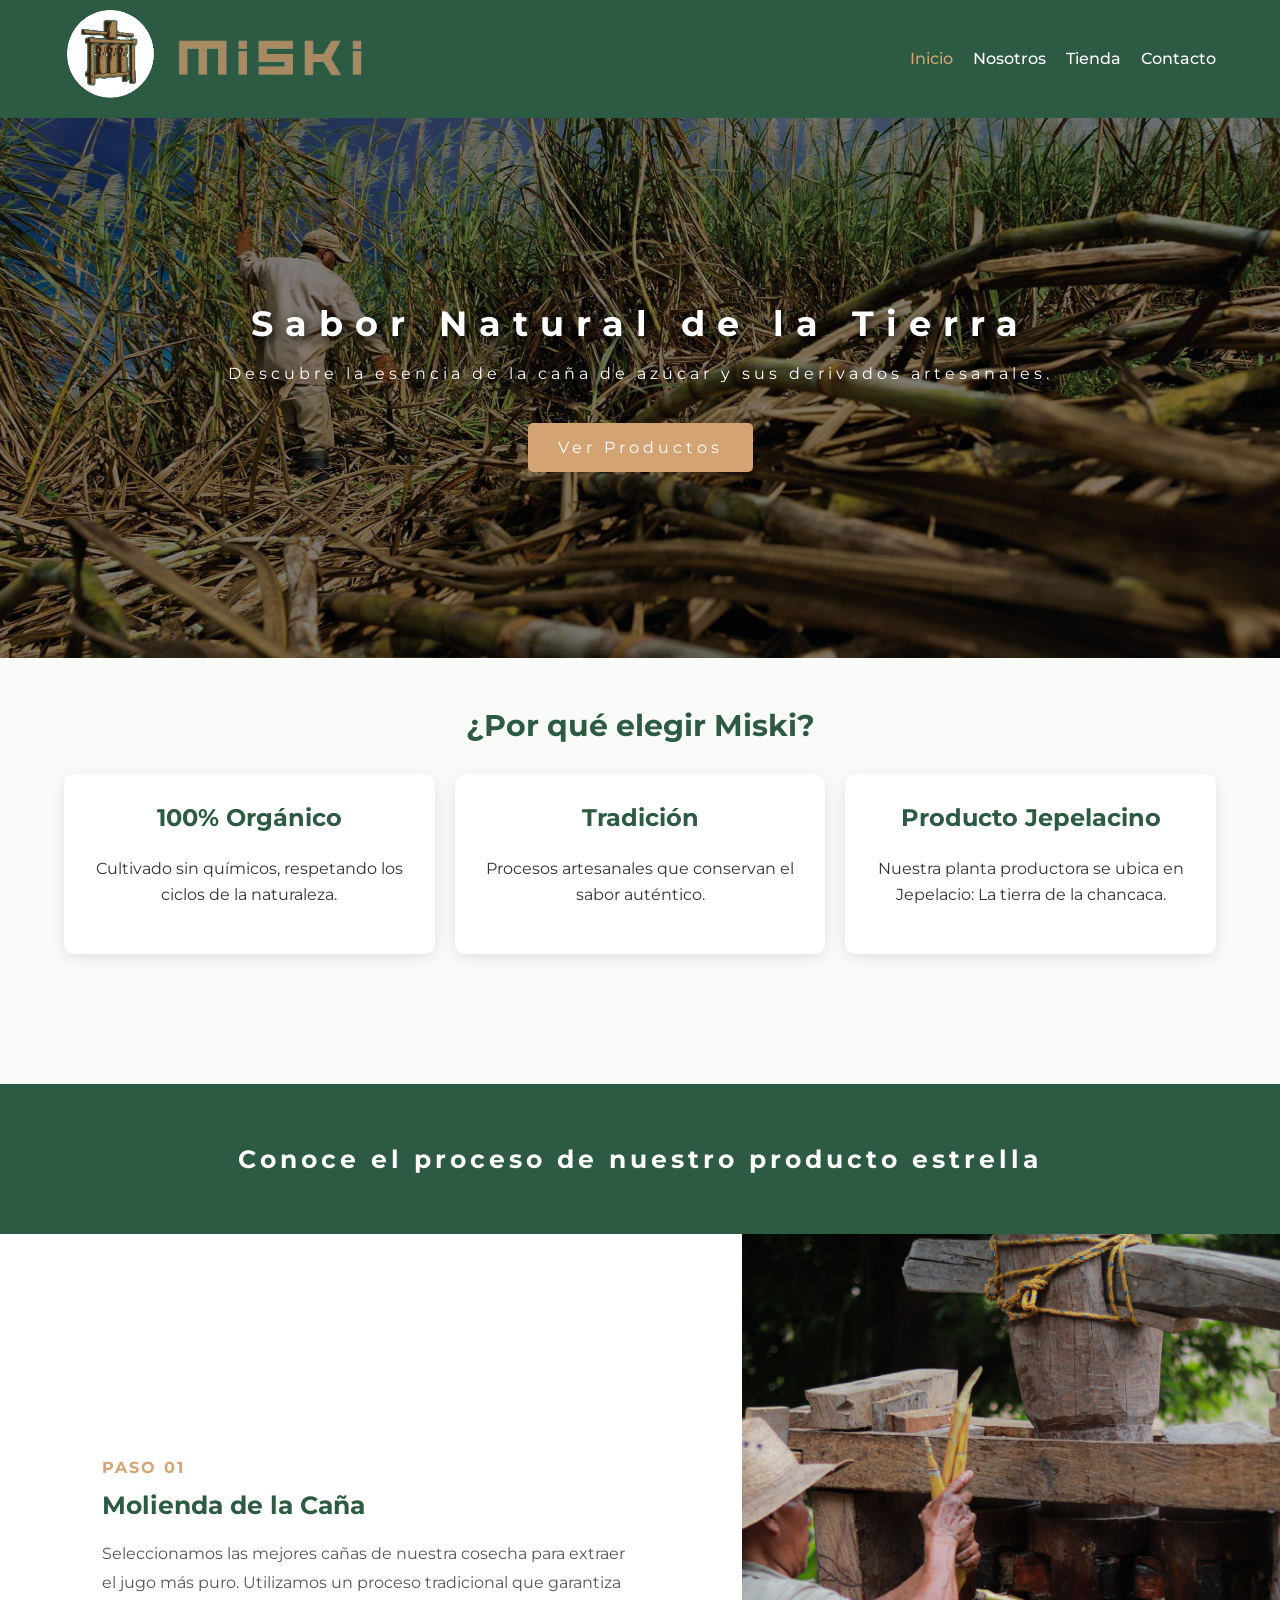
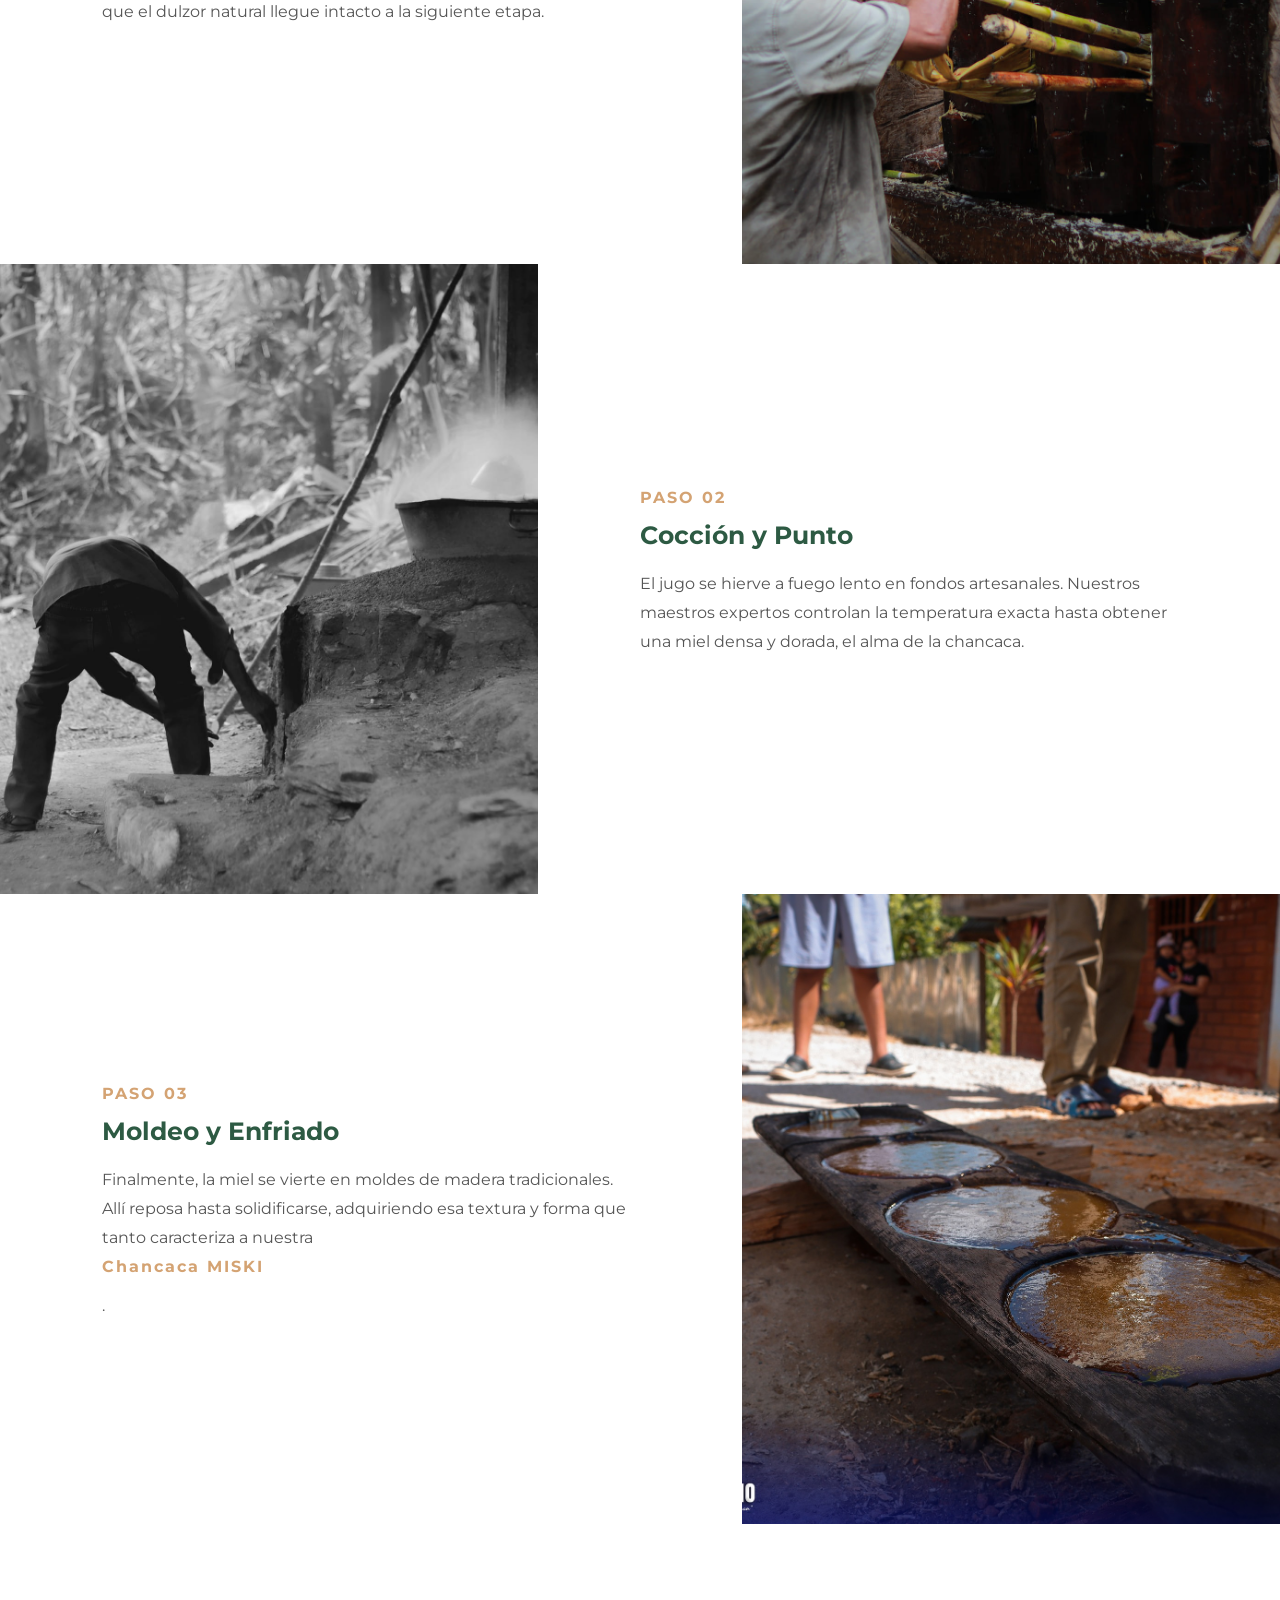
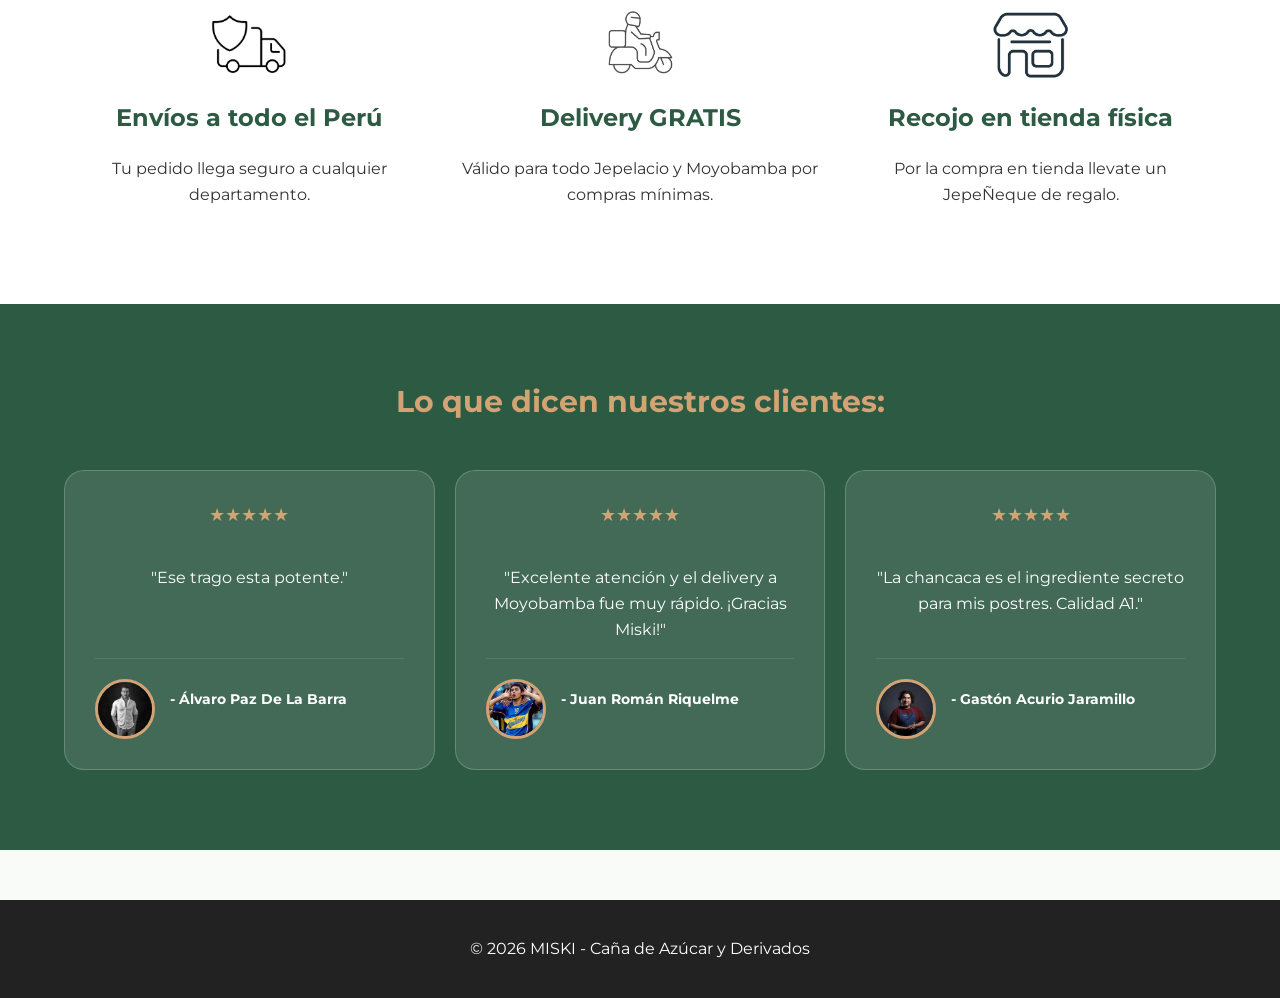
==== index.html @ 8db0357e "Add files via upload" ====
<!DOCTYPE html>
<html lang="es">
<head>
    <meta charset="UTF-8">
    <meta name="viewport" content="width=device-width, initial-scale=1.0">
    <title>MISKI | Caña de Azúcar</title>
    <link rel="stylesheet" href="css/normalize.css">
    <link href="https://fonts.googleapis.com/css2?family=Montserrat:wght@400;700;800&display=swap" rel="stylesheet">
    <link rel="stylesheet" href="css/style.css">
</head>
<body>
    <header>
        <nav>
            <div class="logo">
                <a href="index.html">
                    <img src="img/descargaaaaa.png" alt="MISKI Logo">
                </a>
            </div>
            <ul>
                <li><a href="index.html" class="active">Inicio</a></li>
                <li><a href="nosotros.html">Nosotros</a></li>
                <li><a href="productos.html">Tienda</a></li>
                <li><a href="contacto.html">Contacto</a></li>
            </ul>
        </nav>
    </header>

    <section class="hero">
        <div class="hero-content">
            <h1>Sabor Natural de la Tierra</h1>
            <p>Descubre la esencia de la caña de azúcar y sus derivados artesanales.</p>
            <a href="productos.html" class="btn">Ver Productos</a>
        </div>
    </section>

    <section class="info">
        <h2>¿Por qué elegir Miski?</h2>
        <div class="cards">
            <div class="card">
                <h3>100% Orgánico</h3>
                <p>Cultivado sin químicos, respetando los ciclos de la naturaleza.</p>
            </div>
            <div class="card">
                <h3>Tradición</h3>
                <p>Procesos artesanales que conservan el sabor auténtico.</p>
            </div>
            <div class="card">
                <h3>Producto Jepelacino</h3>
                <p>Nuestra planta productora se ubica en Jepelacio: La tierra de la chancaca.</p>
            </div>
        </div>
    </section>

    <div class="franja-proceso">
        <h2>Conoce el proceso de nuestro <a href="productos.html" class="resaltar-producto-estrella"> producto estrella</a></h2>
    </div>

    <section class="proceso-split">
        <div class="split-row">
            <div class="split-text">
                <span>PASO 01</span>
                <h2>Molienda de la Caña</h2>
                <p>Seleccionamos las mejores cañas de nuestra cosecha para extraer el jugo más puro. Utilizamos un proceso tradicional que garantiza que el dulzor natural llegue intacto a la siguiente etapa.</p>
            </div>
            <div class="split-image">
                <img src="img/proceso1.jpg" alt="Molienda de caña">
            </div>
        </div>
        <div class="split-row reverse">
            <div class="split-text">
                <span>PASO 02</span>
                <h2>Cocción y Punto</h2>
                <p>El jugo se hierve a fuego lento en fondos artesanales. Nuestros maestros expertos controlan la temperatura exacta hasta obtener una miel densa y dorada, el alma de la chancaca.</p>
            </div>
            <div class="split-image">
                <img src="img/proceso2.jpg" alt="Cocción de caña">
            </div>
        </div>
        <div class="split-row">
            <div class="split-text">
                <span>PASO 03</span>
                <h2>Moldeo y Enfriado</h2>
                <p>Finalmente, la miel se vierte en moldes de madera tradicionales. Allí reposa hasta solidificarse, adquiriendo esa textura y forma que tanto caracteriza a nuestra<span class="resaltar-chancaca">Chancaca MISKI</span>.</p>
            </div>
            <div class="split-image">
                <img src="img/proceso3.jpg" alt="Moldeo de chancaca">
            </div>
        </div>
    </section>

    <section class="shipping-info">
        <div class="info-box">
            <div class="info-img">
                <img src="img/peru.jpg" alt="Envíos Perú">
            </div>
            <h3>Envíos a todo el Perú</h3>
            <p>Tu pedido llega seguro a cualquier departamento.</p>
        </div>
        <div class="info-box">
            <div class="info-img">
                <img src="img/moyojepe1.jpg" alt="Delivery Gratis">
            </div>
            <h3>Delivery GRATIS</h3>
            <p>Válido para todo Jepelacio y Moyobamba por compras mínimas.</p>
        </div>
        <div class="info-box">
            <div class="info-img">
                <img src="img/tienda.jpg" alt="A tu casa">
            </div>
            <h3>Recojo en tienda física</h3>
            <p>Por la compra en tienda llevate un JepeÑeque de regalo.</p>
        </div>
    </section>

    <section class="opiniones">
        <h2>Lo que dicen nuestros clientes:</h2>
        <div class="opiniones-grid">
            <div class="opinion-card">
                <div class="stars">★★★★★</div>
                <p>"Ese trago esta potente."</p>
                <div class="cliente-info">
                    <div class="cliente-foto">
                        <img src="img/barra.jpg" alt="Álvaro Paz De La Barra">
                    </div>
                    <h4>- Álvaro Paz De La Barra</h4>
                </div>
            </div>
            <div class="opinion-card">
                <div class="stars">★★★★★</div>
                <p>"Excelente atención y el delivery a Moyobamba fue muy rápido. ¡Gracias Miski!"</p>
                <div class="cliente-info">
                    <div class="cliente-foto">
                        <img src="img/riquelme.jpeg" alt="Juan Román Riquelme">
                    </div>
                    <h4>- Juan Román Riquelme</h4>
                </div>
            </div>
            <div class="opinion-card">
                <div class="stars">★★★★★</div>
                <p>"La chancaca es el ingrediente secreto para mis postres. Calidad A1."</p>
                <div class="cliente-info">
                    <div class="cliente-foto">
                        <img src="img/acurio.jpg" alt="Gastón Acurio Jaramillo">
                    </div>
                    <h4>- Gastón Acurio Jaramillo</h4>
                </div>
            </div>
        </div>
    </section>

    <footer>
        <p>&copy; 2026 MISKI - Caña de Azúcar y Derivados</p>
    </footer>
</body>
</html>
---- css/style.css ----
html {
    font-size: 62.5%; /* 1rem = 10px */
    box-sizing: border-box;
}
*, *:before, *:after {
    box-sizing: inherit;
}

body {
    font-family: 'Montserrat', sans-serif;
    font-size: 1.6rem;
    line-height: 1.6;
    background-color: #f9fbf9;
    color: #333;
    margin: 0;
    padding: 0;
}

/* tipografía */
h1, h2, h3, h4 {
    font-weight: 700;
    color: #2d5a43;
    margin-top: 0;
    line-height: 1.2;
}
h1 { font-size: 3.8rem; }
h2 { font-size: 3.0rem; }
h3 { font-size: 2.4rem; }
h4 { font-size: 2.0rem; }

@media (max-width: 768px) {
    h1 { font-size: 2.8rem; }
    h2 { font-size: 2.4rem; }
    h3 { font-size: 2.0rem; }
    h4 { font-size: 1.8rem; }
}

a {
    text-decoration: none;
    color: inherit;
    transition: all 0.3s ease;
}
a:focus-visible {
    outline: 2px solid #d4a373;
    outline-offset: 4px;
    border-radius: 4px;
}

img {
    max-width: 100%;
    height: auto;
    display: block;
}

/* navegacion y header*/
header {
    background-color: #2d5a43;
    padding: 0.5rem 5%;
    position: sticky;
    top: 0;
    z-index: 1000;
}

nav {
    display: flex;
    justify-content: space-between;
    align-items: center;
    flex-wrap: wrap;
}
.logo img {
    height: 100px;
    width: auto;
    transition: transform 0.3s ease;
}
.logo img:hover { transform: scale(1.05); }
.logo a {
    display: inline-block;
    background: none;
    border: none;
}
nav ul {
    display: flex;
    list-style: none;
    flex-wrap: wrap;
    gap: 2rem;
}
nav ul li {
    margin-left: 0;
}
nav ul li a {
    color: white;
    font-weight: 500;
    padding: 0.5rem 0;
}
nav ul li a:hover,
nav ul li a.active {
    color: #d4a373;
}
@media (max-width: 768px) {
    nav {
        flex-direction: column;
        text-align: center;
    }
    nav ul {
        justify-content: center;
        padding-left: 0;
        margin-top: 1rem;
    }
    .logo img {
        height: 70px;
    }
}

/* hero(fotofondo)*/
.hero {
    height: 60vh;
    min-height: 400px;
    background: linear-gradient(rgba(0,0,0,0.5), rgba(0,0,0,0.5)),
                url('../img/fondo.jpg') no-repeat center center/cover;
    display: flex;
    align-items: center;
    justify-content: center;
    text-align: center;
    color: white;
}
.hero h1 {
    font-size: 4rem;
    color: white;
    text-shadow: 3px 3px 10px rgba(0,0,0,0.8);
    letter-spacing: 12px;
    margin-bottom: 1.5rem;
}
.hero-content{
    letter-spacing: 4px;
}
.mision-box h3{
    text-align: center;
}
.mision-box p{
    text-align: center;
}
.vision-box h3{
    text-align: center;
}
.vision-box p{
    text-align: center;
}
@media (max-width: 768px) {
    .hero h1 {
        font-size: 2.5rem;
        letter-spacing: 6px;
    }
}
.btn {
    display: inline-block;
    background-color: #d4a373;
    color: white;
    padding: 1.2rem 3rem;
    border-radius: 5px;
    margin-top: 2rem;
}
.btn:hover {
    background-color: #bc8a5f;
}

/* info */
.info {
    padding: 5rem 5%;
    text-align: center;
}
.cards {
    display: flex;
    justify-content: space-around;
    gap: 2rem;
    margin-top: 3rem;
    flex-wrap: wrap;
}
.card {
    background: white;
    padding: 3rem;
    border-radius: 10px;
    box-shadow: 0 4px 15px rgba(0,0,0,0.1);
    flex: 1;
    min-width: 250px;
}
@media (max-width: 768px) {
    .cards { flex-direction: column; }
}

/* franja proceso */
.franja-proceso {
    background-color: #2d5a43;
    width: 100%;
    padding: 6rem 0;
    text-align: center;
    margin-top: 8rem;
}
.franja-proceso h2 {
    color: white;
    font-size: 2.5rem;
    letter-spacing: 4px;
    margin: 0;
}
@media (max-width: 768px) {
    .franja-proceso h2 { font-size: 2rem; }
}

/* split proceso*/
.proceso-split {
    width: 100%;
}
.split-row {
    display: flex;
    min-height: 70vh;
    align-items: center;
    background-color: #fff;
}
.split-row.reverse {
    flex-direction: row-reverse;
}
.split-text {
    flex: 1;
    padding: 8%;
}
.split-text span {
    color: #d4a373;
    font-weight: bold;
    letter-spacing: 2px;
    display: block;
    margin-bottom: 1rem;
}
.split-text h2 {
    color: #2d5a43;
    font-size: 2.5rem;
    margin-bottom: 2rem;
}
.split-text p {
    color: #555;
    font-size: 1.6rem;
    line-height: 1.8;
}
.split-image {
    flex: 1;
    height: 70vh;
}
.split-image img {
    width: 100%;
    height: 100%;
    object-fit: cover;
}
@media (max-width: 768px) {
    .split-row, .split-row.reverse {
        flex-direction: column;
    }
    .split-image {
        height: 300px;
        width: 100%;
    }
    .split-text {
        padding: 4rem;
    }
    .split-text h2 { font-size: 2rem; }
}

/* delivery info */
.shipping-info {
    display: flex;
    justify-content: space-around;
    padding: 8rem 5%;
    background: #fff;
    gap: 2rem;
    flex-wrap: wrap;
}
.info-box {
    flex: 1;
    text-align: center;
    min-width: 200px;
}
.info-img {
    width: 80px;
    height: 80px;
    margin: 0 auto 2rem;
}
.info-img img {
    width: 100%;
    height: 100%;
    object-fit: contain;
}

/* opiniones */
.opiniones {
    padding: 8rem 5%;
    text-align: center;
    background: #2d5a43;
    color: white;
}
.opiniones h2 {
    color: #d4a373;
    font-size: 3rem;
    margin-bottom: 5rem;
}
.opiniones-grid {
    display: flex;
    gap: 2rem;
    flex-wrap: wrap;
    justify-content: center;
}
.opinion-card {
    flex: 1;
    background: rgba(255,255,255,0.1);
    padding: 3rem;
    border-radius: 20px;
    border: 1px solid rgba(255,255,255,0.2);
    min-width: 280px;
    display: flex;
    flex-direction: column;
    transition: transform 0.3s ease;
}
.opinion-card:hover {
    transform: translateY(-5px);
    background: rgba(255,255,255,0.15);
}
.stars {
    color: #d4a373;
    margin-bottom: 2rem;
    font-size: 1.8rem;
}
.cliente-info {
    display: flex;
    align-items: center;
    gap: 1.5rem;
    margin-top: auto;
    border-top: 1px solid rgba(255,255,255,0.1);
    padding-top: 2rem;
}
.cliente-foto {
    width: 60px;
    height: 60px;
    border-radius: 50%;
    overflow: hidden;
    border: 3px solid #d4a373;
}
.cliente-foto img {
    width: 100%;
    height: 100%;
    object-fit: cover;
}
.cliente-info h4 {
    color: white;
    font-size: 1.4rem;
}

/* productos */
.catalog-container {
    padding: 4rem 5% 8rem;
    max-width: 1300px;
    margin: 0 auto;
    background-color: #f9fbf9;
}
.titulo-seccion-limpio {
    text-align: center;
    padding: 8rem 2rem 4rem;
}
.titulo-seccion-limpio h1 {
    font-size: 3rem;
    font-weight: 400;
    letter-spacing: -1px;
}
.resaltado-serif {
    font-weight: 800;
    color: #d4a373;
    font-style: italic;
}
.linea-decorativa {
    width: 60px;
    height: 3px;
    background-color: #d4a373;
    margin: 2rem auto 0;
}
.product-grid {
    display: grid;
    grid-template-columns: repeat(auto-fit, minmax(250px, 1fr));
    gap: 3rem;
    margin-top: 5rem;
}
.product-card {
    background: white;
    border-radius: 15px;
    overflow: hidden;
    box-shadow: 0 10px 20px rgba(0,0,0,0.05);
    transition: transform 0.3s ease;
}
.product-card:hover {
    transform: translateY(-10px);
}
.product-image {
    height: 200px;
    background-color: #e0e0e0;
}
.product-image img {
    width: 100%;
    height: 100%;
    object-fit: cover;
}
.product-info {
    padding: 2rem;
    text-align: center;
}
.price {
    display: block;
    font-weight: bold;
    color: #2d5a43;
    font-size: 1.8rem;
}

/* nosotros */
.about-hero-full {
    height: 60vh;
    background: linear-gradient(rgba(0,0,0,0.6), rgba(0,0,0,0.6)),
                url('../img/nosotros/candela.jpg');
    display: flex;
    align-items: center;
    justify-content: center;
    text-align: center;
}
.hero-content h1 {
    font-size: 3.5rem;
    margin-bottom: 1rem;
}
.nosotros-info-section {
    max-width: 1200px;
    margin: 0 auto;
    padding: 8rem 2rem;
}
.info-texto-principal {
    text-align: center;
    max-width: 800px;
    margin: 0 auto 6rem;
}
.fotos-secundarias-nosotros {
    display: grid;
    grid-template-columns: repeat(3, 1fr);
    gap: 2rem;
    margin-bottom: 8rem;
}
.foto-item {
    height: 300px;
    border-radius: 15px;
    overflow: hidden;
}
.foto-item img {
    width: 100%;
    height: 100%;
    object-fit: cover;
}
.mision-vision-container {
    display: grid;
    grid-template-columns: 1fr 1fr;
    gap: 4rem;
}
.mision-box, .vision-box {
    background: #fdfdfd;
    padding: 4rem;
    border-radius: 15px;
}
@media (max-width: 768px) {
    .fotos-secundarias-nosotros,
    .mision-vision-container {
        grid-template-columns: 1fr;
    }
    .hero-content h1 { font-size: 2.5rem; }
}

/* locales */
.seccion-locales {
    padding: 6rem 2rem;
    background-color: white;
    text-align: center;
}
.locales-contenedor h2 {
    color: #2d5a43;
    font-size: 1.8rem;
    letter-spacing: 2px;
    margin-bottom: 4rem;
}
.local-item {
    margin-bottom: 3rem;
}
.local-item h3 {
    font-size: 1.6rem;
    font-weight: 700;
    color: #333;
    text-transform: uppercase;
}
.local-item p {
    font-size: 1.4rem;
    color: #666;
}

/* contacto*/
.contact-container {
    padding: 4rem 5%;
}
.contact-header {
    text-align: center;
    background-color: #2d5a43;
    padding: 5rem 2rem;
    color: white;
    border-radius: 15px;
    margin-bottom: 4rem;
}
.contact-header h1 {
    color: white;
}
.contact-content {
    text-align:center ;
    display: flex;
    gap: 4rem;
    flex-wrap: wrap;
}
.contact-form, .contact-info {
    flex: 1;
    min-width: 280px;
    background: white;
    padding: 3rem;
    border-radius: 15px;
    box-shadow: 0 10px 30px rgba(0,0,0,0.05);
}
.form-group {
    margin-bottom: 2rem;
}
.form-group label {
    display: block;
    margin-bottom: 0.8rem;
    font-weight: bold;
}
.form-group input, .form-group textarea {
    width: 100%;
    padding: 1.2rem;
    border: 1px solid #ddd;
    border-radius: 5px;
    font-size: 1.6rem;
}
.btn-submit {
    background-color: #d4a373;
    color: white;
    border: none;
    padding: 1.2rem 2.5rem;
    border-radius: 5px;
    cursor: pointer;
    font-size: 1.6rem;
    width: 100%;
}
.btn-submit:hover {
    background-color: #bc8a5f;
}
.map-container {
    margin-top: 2rem;
    border-radius: 10px;
    overflow: hidden;
    border: 1px solid #ddd;
}
.map-container iframe {
    width: 100%;
    height: 300px;
    display: block;
}

/* footercito*/
footer {
    background: #222;
    color: white;
    text-align: center;
    padding: 2rem;
    margin-top: 5rem;
}

/* responsive para algunas cositas*/
@media (max-width: 480px) {
    .hero {
        min-height: 300px;
    }
    .btn {
        padding: 1rem 2rem;
        font-size: 1.4rem;
    }
    .opinion-card {
        padding: 2rem;
    }
}
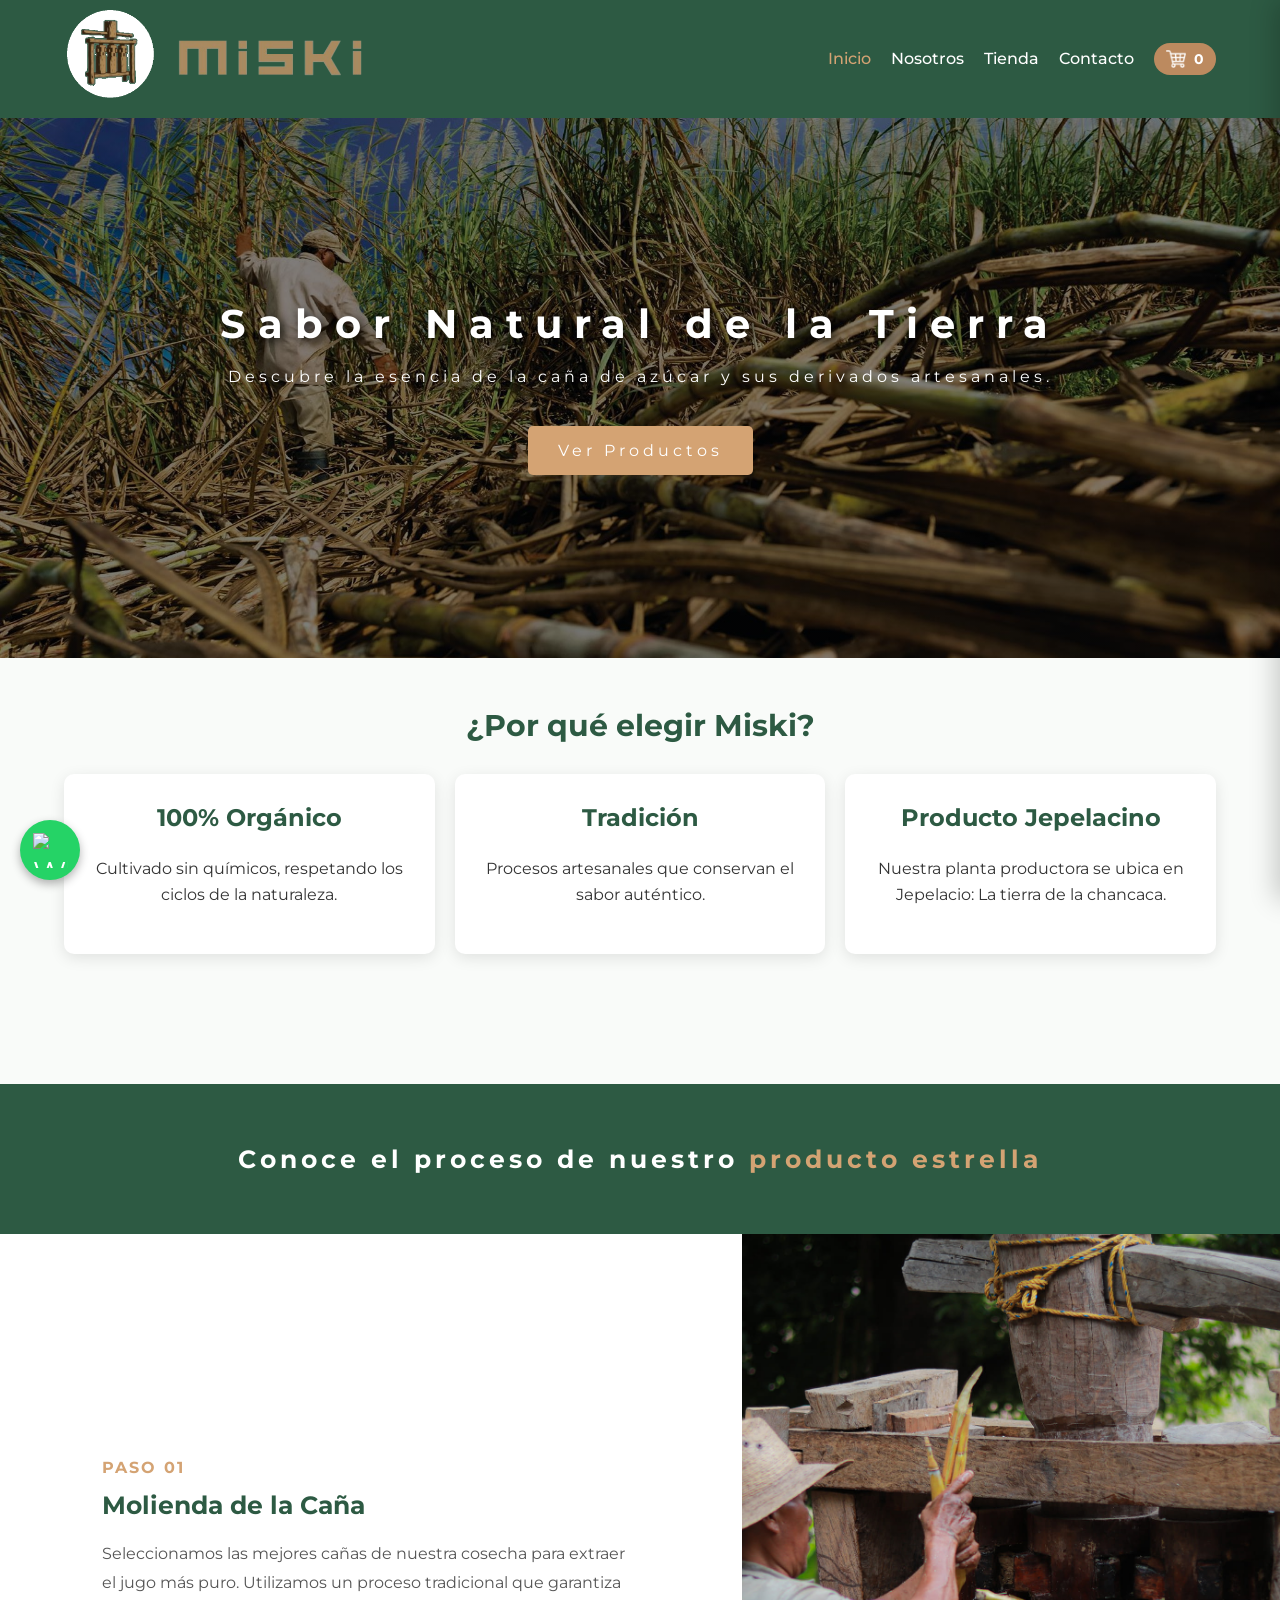
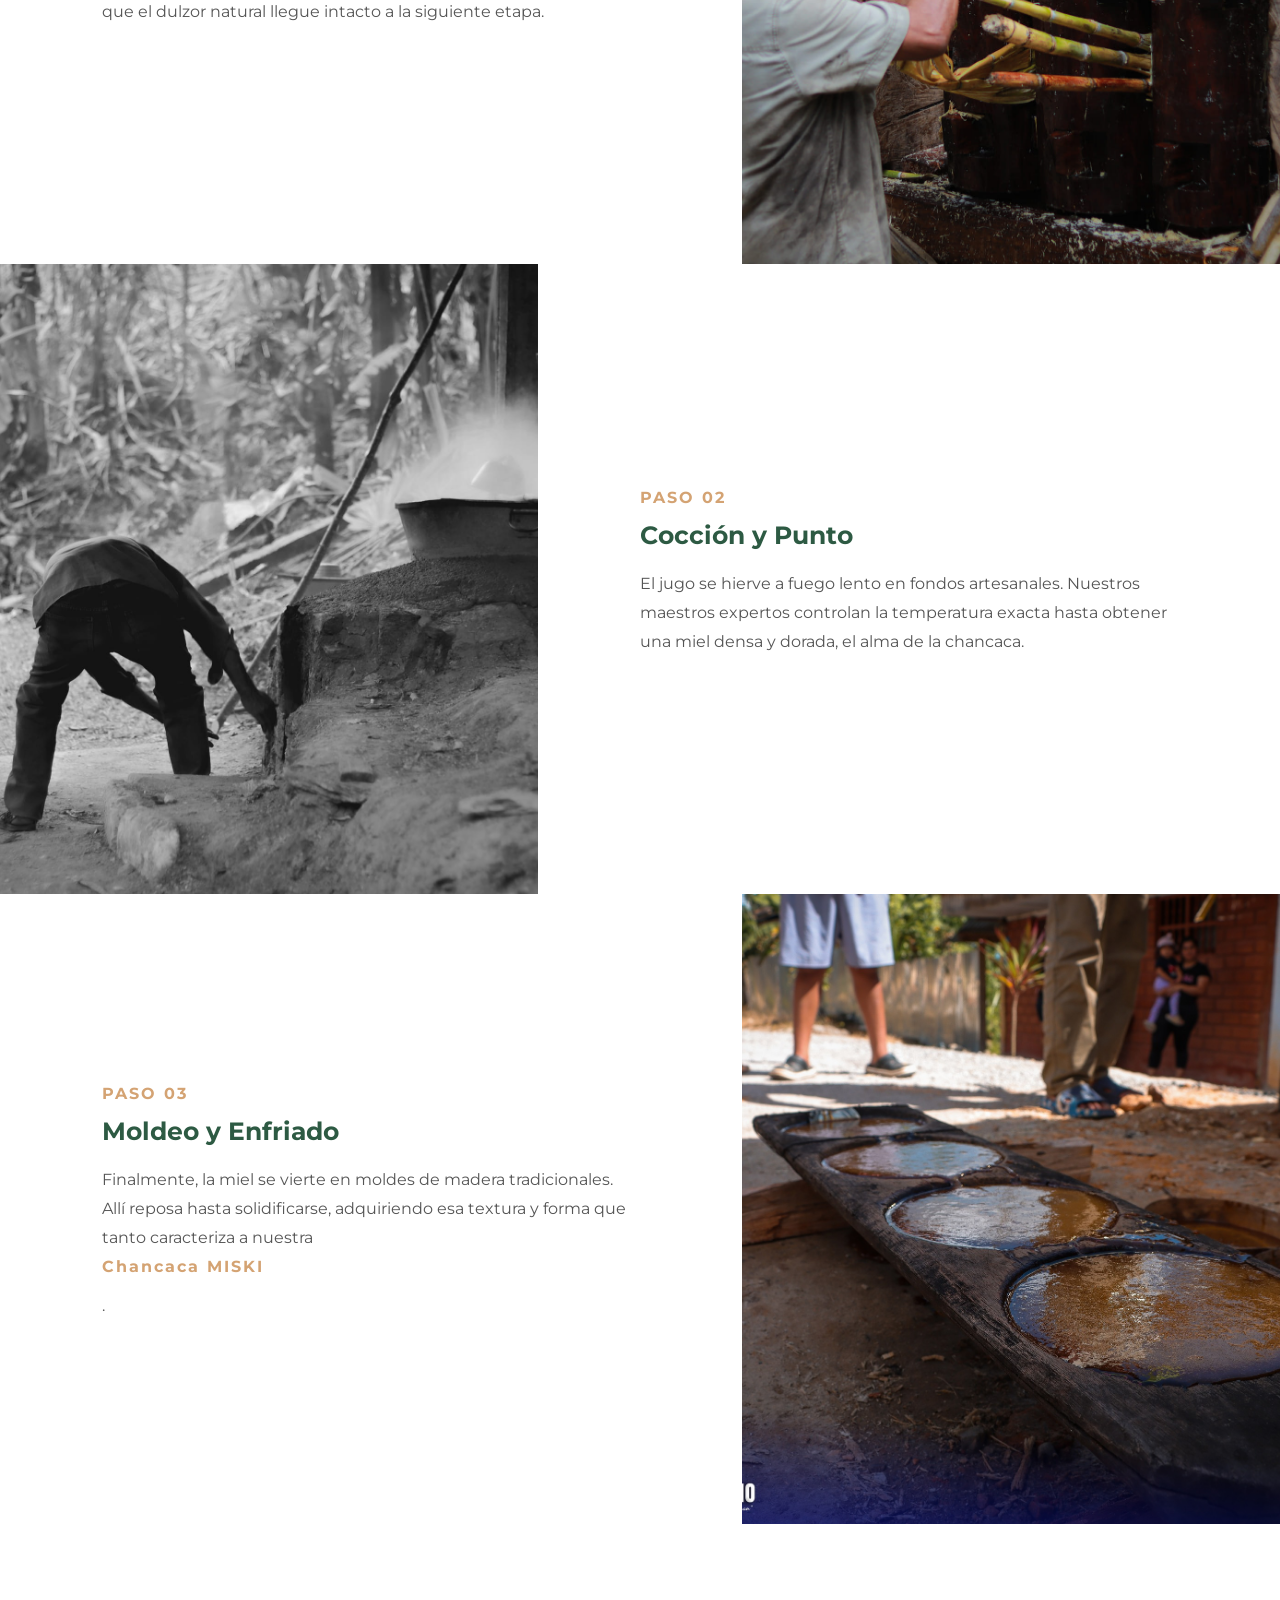
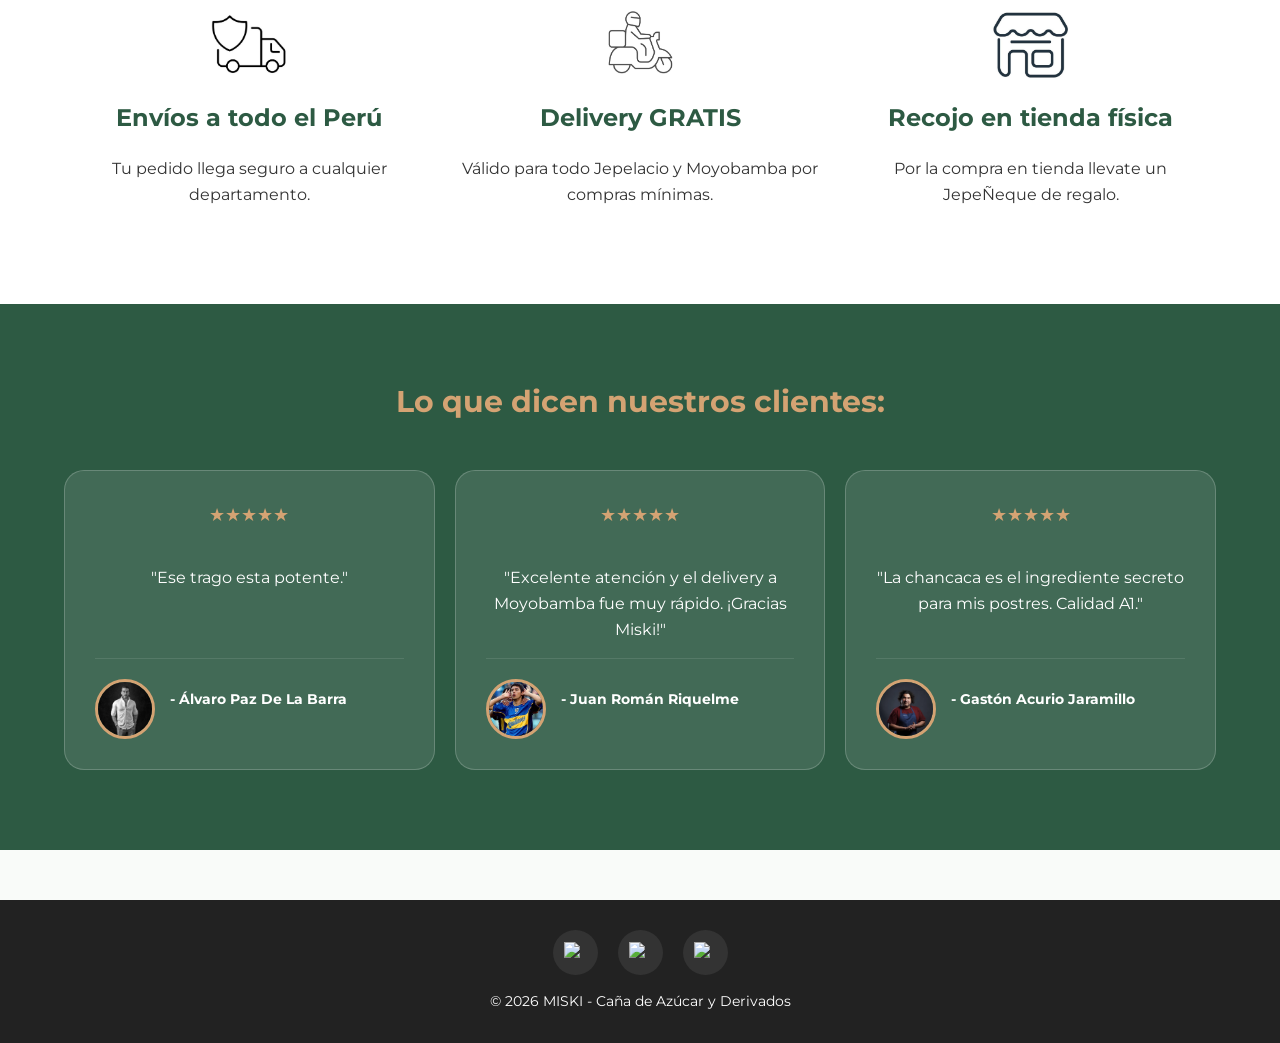
==== commit 0cadbb46: "Update index.html update index" ====
--- a/index.html
+++ b/index.html
@@ -1,4 +1,3 @@
-
 <!DOCTYPE html>
 <html lang="es">
 <head>
@@ -17,11 +16,17 @@
                     <img src="img/descargaaaaa.png" alt="MISKI Logo">
                 </a>
             </div>
-            <ul>
+            <ul class="nav-menu-lista">
                 <li><a href="index.html" class="active">Inicio</a></li>
                 <li><a href="nosotros.html">Nosotros</a></li>
                 <li><a href="productos.html">Tienda</a></li>
                 <li><a href="contacto.html">Contacto</a></li>
+                <li id="abrir-carrito" class="carrito-interactivo-btn">
+                    <div class="carrito-badge">
+                        <img src="img/carrito.png" alt="Carrito" class="carrito-icono-nav"> 
+                        <span id="contador-carrito">0</span>
+                    </div>
+                </li>
             </ul>
         </nav>
     </header>
@@ -33,7 +38,7 @@
             <a href="productos.html" class="btn">Ver Productos</a>
         </div>
     </section>
-
+ 
     <section class="info">
         <h2>¿Por qué elegir Miski?</h2>
         <div class="cards">
@@ -51,11 +56,11 @@
             </div>
         </div>
     </section>
-
+ 
     <div class="franja-proceso">
         <h2>Conoce el proceso de nuestro <a href="productos.html" class="resaltar-producto-estrella"> producto estrella</a></h2>
     </div>
-
+ 
     <section class="proceso-split">
         <div class="split-row">
             <div class="split-text">
@@ -81,14 +86,14 @@
             <div class="split-text">
                 <span>PASO 03</span>
                 <h2>Moldeo y Enfriado</h2>
-                <p>Finalmente, la miel se vierte en moldes de madera tradicionales. Allí reposa hasta solidificarse, adquiriendo esa textura y forma que tanto caracteriza a nuestra<span class="resaltar-chancaca">Chancaca MISKI</span>.</p>
+                <p>Finalmente, la miel se vierte en moldes de madera tradicionales. Allí reposa hasta solidificarse, adquiriendo esa textura y forma que tanto caracteriza a nuestra <span class="resaltar-chancaca">Chancaca MISKI</span>.</p>
             </div>
             <div class="split-image">
                 <img src="img/proceso3.jpg" alt="Moldeo de chancaca">
             </div>
         </div>
     </section>
-
+ 
     <section class="shipping-info">
         <div class="info-box">
             <div class="info-img">
@@ -112,7 +117,7 @@
             <p>Por la compra en tienda llevate un JepeÑeque de regalo.</p>
         </div>
     </section>
-
+ 
     <section class="opiniones">
         <h2>Lo que dicen nuestros clientes:</h2>
         <div class="opiniones-grid">
@@ -149,8 +154,42 @@
         </div>
     </section>
 
-    <footer>
-        <p>&copy; 2026 MISKI - Caña de Azúcar y Derivados</p>
+    <div id="carrito-sidebar" class="carrito-sidebar">
+        <div class="carrito-sidebar-header">
+            <h2>Tu Carrito</h2>
+            <span id="cerrar-carrito" class="btn-cerrar-carrito">&times;</span>
+        </div>
+        <div id="carrito-items" class="carrito-sidebar-content">
+            <p id="carrito-vacio">El carrito está vacío.</p>
+        </div>
+        <div class="carrito-sidebar-footer">
+            <div class="total-estimado-box">
+                <span>Total Estimado:</span>
+                <span id="carrito-total-precio">S/ 0.00</span>
+            </div>
+            <button id="btn-finalizar-compra" class="btn-finalizar-compra">Proceder al Pago</button>
+        </div>
+    </div>
+ 
+    <footer class="footer-principal">
+        <div class="footer-social-row">
+            <a href="https://instagram.com" target="_blank" class="social-icon-circle instagram-active">
+                <img src="https://cdn-icons-png.flaticon.com/512/1384/1384031.png" alt="Instagram">
+            </a>
+            <a href="https://tiktok.com" target="_blank" class="social-icon-circle tiktok-active">
+                <img src="https://cdn-icons-png.flaticon.com/512/3116/3116491.png" alt="TikTok">
+            </a>
+            <a href="https://facebook.com" target="_blank" class="social-icon-circle facebook-active">
+                <img src="https://cdn-icons-png.flaticon.com/512/1384/1384005.png" alt="Facebook">
+            </a>
+        </div>
+        <p class="copyright-text">&copy; 2026 MISKI - Caña de Azúcar y Derivados</p>
     </footer>
+
+    <a href="https://wa.me/51918024164?text=Hola%20MISKI,%20deseo%20información%20sobre%20sus%20productos." target="_blank" id="btn-whatsapp">
+        <img src="https://upload.wikimedia.org/wikipedia/commons/6/6b/WhatsApp.svg" alt="WhatsApp">
+    </a>
+
+    <script src="js/productos.js"></script>
 </body>
-</html>+</html>
--- a/css/style.css
+++ b/css/style.css
@@ -1,8 +1,10 @@
 
 html {
-    font-size: 62.5%; /* 1rem = 10px */
+    font-size: 62.5%;
     box-sizing: border-box;
-}
+    scroll-behavior: smooth;
+}
+
 *, *:before, *:after {
     box-sizing: inherit;
 }
@@ -17,30 +19,25 @@
     padding: 0;
 }
 
-/* tipografía */
+/* ESTILOS TIPOGRÁFICOS GLOBALES */
 h1, h2, h3, h4 {
     font-weight: 700;
     color: #2d5a43;
     margin-top: 0;
     line-height: 1.2;
 }
+
 h1 { font-size: 3.8rem; }
 h2 { font-size: 3.0rem; }
 h3 { font-size: 2.4rem; }
 h4 { font-size: 2.0rem; }
 
-@media (max-width: 768px) {
-    h1 { font-size: 2.8rem; }
-    h2 { font-size: 2.4rem; }
-    h3 { font-size: 2.0rem; }
-    h4 { font-size: 1.8rem; }
-}
-
 a {
     text-decoration: none;
     color: inherit;
     transition: all 0.3s ease;
 }
+
 a:focus-visible {
     outline: 2px solid #d4a373;
     outline-offset: 4px;
@@ -53,7 +50,7 @@
     display: block;
 }
 
-/* navegacion y header*/
+/* NAVEGACIÓN Y HEADER CORPORATIVO */
 header {
     background-color: #2d5a43;
     padding: 0.5rem 5%;
@@ -68,62 +65,85 @@
     align-items: center;
     flex-wrap: wrap;
 }
+
 .logo img {
     height: 100px;
     width: auto;
     transition: transform 0.3s ease;
 }
-.logo img:hover { transform: scale(1.05); }
+
+.logo img:hover { 
+    transform: scale(1.05); 
+}
+
 .logo a {
     display: inline-block;
     background: none;
     border: none;
 }
-nav ul {
+
+.nav-menu-lista {
     display: flex;
     list-style: none;
     flex-wrap: wrap;
     gap: 2rem;
-}
-nav ul li {
-    margin-left: 0;
-}
-nav ul li a {
+    margin: 0;
+    padding: 0;
+    align-items: center;
+}
+
+.nav-menu-lista li a {
     color: white;
     font-weight: 500;
     padding: 0.5rem 0;
 }
-nav ul li a:hover,
-nav ul li a.active {
+
+.nav-menu-lista li a:hover,
+.nav-menu-lista li a.active {
     color: #d4a373;
 }
-@media (max-width: 768px) {
-    nav {
-        flex-direction: column;
-        text-align: center;
-    }
-    nav ul {
-        justify-content: center;
-        padding-left: 0;
-        margin-top: 1rem;
-    }
-    .logo img {
-        height: 70px;
-    }
-}
-
-/* hero(fotofondo)*/
+
+/* ICONO CARRITO NAVBAR */
+.carrito-interactivo-btn {
+    position: relative;
+    cursor: pointer;
+}
+
+.carrito-badge {
+    display: flex;
+    align-items: center;
+    background: #bc8a5f;
+    padding: 0.5rem 1.2rem;
+    border-radius: 20px;
+    transition: 0.3s;
+}
+
+.carrito-icono-nav {
+    width: 20px;
+    height: 20px;
+    object-fit: contain;
+    filter: brightness(0) invert(1);
+}
+
+#contador-carrito {
+    margin-left: 0.8rem;
+    font-weight: bold;
+    font-size: 1.4rem;
+    color: white;
+}
+
+/* HERO PRINCIPAL */
 .hero {
     height: 60vh;
     min-height: 400px;
-    background: linear-gradient(rgba(0,0,0,0.5), rgba(0,0,0,0.5)),
-                url('../img/fondo.jpg') no-repeat center center/cover;
+    background: linear-gradient(rgba(0,0,0,0.5), rgba(0,0,0,0.5)), url('../img/fondo.jpg') no-repeat center center/cover;
     display: flex;
     align-items: center;
     justify-content: center;
     text-align: center;
     color: white;
 }
+
 .hero h1 {
     font-size: 4rem;
     color: white;
@@ -131,27 +151,11 @@
     letter-spacing: 12px;
     margin-bottom: 1.5rem;
 }
-.hero-content{
+
+.hero-content {
     letter-spacing: 4px;
 }
-.mision-box h3{
-    text-align: center;
-}
-.mision-box p{
-    text-align: center;
-}
-.vision-box h3{
-    text-align: center;
-}
-.vision-box p{
-    text-align: center;
-}
-@media (max-width: 768px) {
-    .hero h1 {
-        font-size: 2.5rem;
-        letter-spacing: 6px;
-    }
-}
+
 .btn {
     display: inline-block;
     background-color: #d4a373;
@@ -160,15 +164,17 @@
     border-radius: 5px;
     margin-top: 2rem;
 }
+
 .btn:hover {
     background-color: #bc8a5f;
 }
 
-/* info */
+/* SECCIÓN POR QUÉ ELEGIR MISKI */
 .info {
     padding: 5rem 5%;
     text-align: center;
 }
+
 .cards {
     display: flex;
     justify-content: space-around;
@@ -176,6 +182,7 @@
     margin-top: 3rem;
     flex-wrap: wrap;
 }
+
 .card {
     background: white;
     padding: 3rem;
@@ -184,11 +191,8 @@
     flex: 1;
     min-width: 250px;
 }
-@media (max-width: 768px) {
-    .cards { flex-direction: column; }
-}
-
-/* franja proceso */
+
+/* FRANJA INTERMEDIA */
 .franja-proceso {
     background-color: #2d5a43;
     width: 100%;
@@ -196,33 +200,39 @@
     text-align: center;
     margin-top: 8rem;
 }
+
 .franja-proceso h2 {
     color: white;
     font-size: 2.5rem;
     letter-spacing: 4px;
     margin: 0;
 }
-@media (max-width: 768px) {
-    .franja-proceso h2 { font-size: 2rem; }
-}
-
-/* split proceso*/
+
+.resaltar-producto-estrella {
+    color: #d4a373;
+}
+
+/* SECCIÓN SPLIT PROCESO */
 .proceso-split {
     width: 100%;
 }
+
 .split-row {
     display: flex;
     min-height: 70vh;
     align-items: center;
     background-color: #fff;
 }
+
 .split-row.reverse {
     flex-direction: row-reverse;
 }
+
 .split-text {
     flex: 1;
     padding: 8%;
 }
+
 .split-text span {
     color: #d4a373;
     font-weight: bold;
@@ -230,40 +240,36 @@
     display: block;
     margin-bottom: 1rem;
 }
+
 .split-text h2 {
     color: #2d5a43;
     font-size: 2.5rem;
     margin-bottom: 2rem;
 }
+
 .split-text p {
     color: #555;
     font-size: 1.6rem;
     line-height: 1.8;
 }
+
 .split-image {
     flex: 1;
     height: 70vh;
 }
+
 .split-image img {
     width: 100%;
     height: 100%;
     object-fit: cover;
 }
-@media (max-width: 768px) {
-    .split-row, .split-row.reverse {
-        flex-direction: column;
-    }
-    .split-image {
-        height: 300px;
-        width: 100%;
-    }
-    .split-text {
-        padding: 4rem;
-    }
-    .split-text h2 { font-size: 2rem; }
-}
-
-/* delivery info */
+
+.resaltar-chancaca {
+    font-weight: bold;
+    color: #2d5a43;
+}
+
+/* BLOQUE DE ENVÍOS */
 .shipping-info {
     display: flex;
     justify-content: space-around;
@@ -272,40 +278,46 @@
     gap: 2rem;
     flex-wrap: wrap;
 }
+
 .info-box {
     flex: 1;
     text-align: center;
     min-width: 200px;
 }
+
 .info-img {
     width: 80px;
     height: 80px;
     margin: 0 auto 2rem;
 }
+
 .info-img img {
     width: 100%;
     height: 100%;
     object-fit: contain;
 }
 
-/* opiniones */
+/* TESTIMONIOS OPINIONES */
 .opiniones {
     padding: 8rem 5%;
     text-align: center;
     background: #2d5a43;
     color: white;
 }
+
 .opiniones h2 {
     color: #d4a373;
     font-size: 3rem;
     margin-bottom: 5rem;
 }
+
 .opiniones-grid {
     display: flex;
     gap: 2rem;
     flex-wrap: wrap;
     justify-content: center;
 }
+
 .opinion-card {
     flex: 1;
     background: rgba(255,255,255,0.1);
@@ -317,15 +329,18 @@
     flex-direction: column;
     transition: transform 0.3s ease;
 }
+
 .opinion-card:hover {
     transform: translateY(-5px);
     background: rgba(255,255,255,0.15);
 }
+
 .stars {
     color: #d4a373;
     margin-bottom: 2rem;
     font-size: 1.8rem;
 }
+
 .cliente-info {
     display: flex;
     align-items: center;
@@ -334,6 +349,7 @@
     border-top: 1px solid rgba(255,255,255,0.1);
     padding-top: 2rem;
 }
+
 .cliente-foto {
     width: 60px;
     height: 60px;
@@ -341,49 +357,157 @@
     overflow: hidden;
     border: 3px solid #d4a373;
 }
+
 .cliente-foto img {
     width: 100%;
     height: 100%;
     object-fit: cover;
 }
+
 .cliente-info h4 {
     color: white;
     font-size: 1.4rem;
 }
 
-/* productos */
+/* COMPONENTES DE LA VISTA NOSOTROS */
+.about-hero-full {
+    background-image: linear-gradient(rgba(0, 0, 0, 0.65), rgba(0, 0, 0, 0.65)), url('../img/nosotros/candela.jpg');
+
+    background-position: center 65%; 
+    background-size: cover;
+    background-repeat: no-repeat;
+    
+    height: 60vh; 
+    display: flex;
+    align-items: center;
+    justify-content: center;
+}
+
+.about-hero-full h1 {
+    color: #ffffff ; 
+    font-size: 3.5rem;
+    font-weight: 600;
+    margin: 0;
+    letter-spacing: 12px;
+    text-shadow: 2px 2px 10px rgba(0, 0, 0, 0.5); 
+}
+
+.nosotros-info-section {
+    max-width: 1200px;
+    margin: 0 auto;
+    padding: 8rem 2rem;
+}
+
+.info-texto-principal {
+    text-align: center;
+    max-width: 800px;
+    margin: 0 auto 4rem;
+}
+
+.mision-box h3, .mision-box p,
+.vision-box h3, .vision-box p {
+    text-align: center;
+}
+
+.fotos-secundarias-nosotros {
+    display: grid;
+    grid-template-columns: repeat(3, 1fr);
+    gap: 2rem;
+    margin-bottom: 8rem;
+}
+
+.foto-item {
+    height: 300px;
+    border-radius: 15px;
+    overflow: hidden;
+}
+
+.foto-item img {
+    width: 100%;
+    height: 100%;
+    object-fit: cover;
+}
+
+.mision-vision-container {
+    display: grid;
+    grid-template-columns: 1fr 1fr;
+    gap: 4rem;
+}
+
+.mision-box, .vision-box {
+    background: #fdfdfd;
+    padding: 4rem;
+    border-radius: 15px;
+}
+
+.seccion-locales {
+    padding: 6rem 2rem;
+    background-color: white;
+    text-align: center;
+}
+
+.locales-contenedor h2 {
+    color: #2d5a43;
+    font-size: 1.8rem;
+    letter-spacing: 2px;
+    margin-bottom: 4rem;
+}
+
+.local-item {
+    margin-bottom: 3rem;
+}
+
+.local-item h3 {
+    font-size: 1.6rem;
+    font-weight: 700;
+    color: #333;
+    text-transform: uppercase;
+}
+
+.local-item p {
+    font-size: 1.4rem;
+    color: #666;
+}
+
+/* VISTA COMPONENTE TIENDA */
 .catalog-container {
     padding: 4rem 5% 8rem;
     max-width: 1300px;
     margin: 0 auto;
     background-color: #f9fbf9;
 }
+
 .titulo-seccion-limpio {
     text-align: center;
     padding: 8rem 2rem 4rem;
 }
+
 .titulo-seccion-limpio h1 {
     font-size: 3rem;
     font-weight: 400;
     letter-spacing: -1px;
 }
+
 .resaltado-serif {
     font-weight: 800;
     color: #d4a373;
     font-style: italic;
 }
+
 .linea-decorativa {
     width: 60px;
     height: 3px;
     background-color: #d4a373;
     margin: 2rem auto 0;
 }
+
 .product-grid {
     display: grid;
     grid-template-columns: repeat(auto-fit, minmax(250px, 1fr));
     gap: 3rem;
     margin-top: 5rem;
 }
+
 .product-card {
     background: white;
     border-radius: 15px;
@@ -391,117 +515,154 @@
     box-shadow: 0 10px 20px rgba(0,0,0,0.05);
     transition: transform 0.3s ease;
 }
+
 .product-card:hover {
     transform: translateY(-10px);
 }
+
 .product-image {
     height: 200px;
     background-color: #e0e0e0;
 }
+
 .product-image img {
     width: 100%;
     height: 100%;
     object-fit: cover;
 }
+
 .product-info {
     padding: 2rem;
     text-align: center;
 }
-.price {
-    display: block;
+
+.product-card-action-row {
+    display: flex; 
+    justify-content: space-between; 
+    align-items: center; 
+    margin-top: 1.5rem;
+}
+
+.btn-agregar-directo {
+    width: 40px; 
+    height: 40px; 
+    background-color: #d4a373; 
+    color: white; 
+    border: none; 
+    border-radius: 50%; 
+    font-size: 2rem; 
+    font-weight: bold; 
+    cursor: pointer; 
+    display: flex; 
+    align-items: center; 
+    justify-content: center; 
+    transition: 0.3s; 
+    z-index: 10;
+}
+
+.btn-agregar-directo:hover {
+    background-color: #2d5a43;
+}
+
+/* COMPONENTE EXCLUSIVO MODAL DETALLES */
+.modal {
+    display: none; 
+    position: fixed; 
+    top: 0; 
+    left: 0; 
+    width: 100%; 
+    height: 100%; 
+    background-color: rgba(0,0,0,0.6); 
+    z-index: 2000; 
+    justify-content: center; 
+    align-items: center; 
+    padding: 2rem;
+}
+
+.modal-content-box {
+    background: white; 
+    padding: 3rem; 
+    border-radius: 15px; 
+    max-width: 500px; 
+    width: 100%; 
+    text-align: center; 
+    position: relative; 
+    box-shadow: 0 5px 25px rgba(0,0,0,0.2);
+}
+
+.close-modal-btn {
+    position: absolute; 
+    top: 1.5rem; 
+    right: 2rem; 
+    font-size: 2.5rem; 
+    cursor: pointer; 
+    color: #666; 
     font-weight: bold;
-    color: #2d5a43;
-    font-size: 1.8rem;
-}
-
-/* nosotros */
-.about-hero-full {
-    height: 60vh;
-    background: linear-gradient(rgba(0,0,0,0.6), rgba(0,0,0,0.6)),
-                url('../img/nosotros/candela.jpg');
-    display: flex;
-    align-items: center;
-    justify-content: center;
-    text-align: center;
-}
-.hero-content h1 {
-    font-size: 3.5rem;
+}
+
+.modal-image-render {
+    max-height: 180px; 
+    margin: 0 auto 1.5rem; 
+    border-radius: 10px; 
+    object-fit: cover;
+}
+
+.modal-title-render {
+    color: #2d5a43; 
     margin-bottom: 1rem;
 }
-.nosotros-info-section {
-    max-width: 1200px;
-    margin: 0 auto;
-    padding: 8rem 2rem;
-}
-.info-texto-principal {
-    text-align: center;
-    max-width: 800px;
-    margin: 0 auto 6rem;
-}
-.fotos-secundarias-nosotros {
-    display: grid;
-    grid-template-columns: repeat(3, 1fr);
-    gap: 2rem;
-    margin-bottom: 8rem;
-}
-.foto-item {
-    height: 300px;
-    border-radius: 15px;
-    overflow: hidden;
-}
-.foto-item img {
-    width: 100%;
-    height: 100%;
-    object-fit: cover;
-}
-.mision-vision-container {
-    display: grid;
-    grid-template-columns: 1fr 1fr;
-    gap: 4rem;
-}
-.mision-box, .vision-box {
-    background: #fdfdfd;
-    padding: 4rem;
-    border-radius: 15px;
-}
-@media (max-width: 768px) {
-    .fotos-secundarias-nosotros,
-    .mision-vision-container {
-        grid-template-columns: 1fr;
-    }
-    .hero-content h1 { font-size: 2.5rem; }
-}
-
-/* locales */
-.seccion-locales {
-    padding: 6rem 2rem;
-    background-color: white;
-    text-align: center;
-}
-.locales-contenedor h2 {
-    color: #2d5a43;
-    font-size: 1.8rem;
-    letter-spacing: 2px;
-    margin-bottom: 4rem;
-}
-.local-item {
-    margin-bottom: 3rem;
-}
-.local-item h3 {
+
+.modal-desc-render {
+    color: #666; 
+    font-size: 1.5rem; 
+    margin-bottom: 1rem;
+}
+
+.modal-price-render {
+    font-size: 2.2rem; 
+    font-weight: bold; 
+    color: #2d5a43; 
+    margin-bottom: 2rem;
+}
+
+.modal-qty-container {
+    margin-bottom: 2rem;
+}
+
+.modal-qty-container label {
+    display: block; 
+    font-weight: bold; 
+    margin-bottom: 0.5rem; 
+    font-size: 1.4rem;
+}
+
+.modal-qty-container input {
+    width: 70px; 
+    padding: 0.5rem; 
+    text-align: center; 
+    border: 1px solid #ddd; 
+    border-radius: 5px; 
     font-size: 1.6rem;
-    font-weight: 700;
-    color: #333;
-    text-transform: uppercase;
-}
-.local-item p {
-    font-size: 1.4rem;
-    color: #666;
-}
-
-/* contacto*/
+}
+
+.btn-procesar-compra-modal {
+    width: 100%; 
+    background-color: #2d5a43; 
+    color: white; 
+    padding: 1.2rem; 
+    border: none; 
+    border-radius: 5px; 
+    font-size: 1.6rem; 
+    font-weight: bold; 
+    cursor: pointer; 
+    transition: background 0.3s;
+}
+
+/* VISTA COMPONENTE CONTACTO (CORREGIDO DE DISTORSIÓN) */
 .contact-container {
     padding: 4rem 5%;
 }
+
 .contact-header {
     text-align: center;
     background-color: #2d5a43;
@@ -510,31 +671,44 @@
     border-radius: 15px;
     margin-bottom: 4rem;
 }
+
 .contact-header h1 {
     color: white;
 }
+
 .contact-content {
-    text-align:center ;
+    text-align: center;
     display: flex;
     gap: 4rem;
     flex-wrap: wrap;
 }
-.contact-form, .contact-info {
-    flex: 1;
-    min-width: 280px;
-    background: white;
-    padding: 3rem;
-    border-radius: 15px;
-    box-shadow: 0 10px 30px rgba(0,0,0,0.05);
-}
+
+.contact-form-block {
+    flex: 1; 
+    min-width: 300px; 
+    background: white; 
+    padding: 3rem; 
+    border-radius: 15px; 
+    box-shadow: 0 10px 30px rgba(0,0,0,0.05); 
+    text-align: left;
+}
+
+.contact-form-block h2 {
+    color: #2d5a43; 
+    margin-bottom: 2rem; 
+    font-size: 2.4rem;
+}
+
 .form-group {
     margin-bottom: 2rem;
 }
+
 .form-group label {
     display: block;
     margin-bottom: 0.8rem;
     font-weight: bold;
 }
+
 .form-group input, .form-group textarea {
     width: 100%;
     padding: 1.2rem;
@@ -542,41 +716,247 @@
     border-radius: 5px;
     font-size: 1.6rem;
 }
-.btn-submit {
-    background-color: #d4a373;
-    color: white;
-    border: none;
-    padding: 1.2rem 2.5rem;
-    border-radius: 5px;
-    cursor: pointer;
+
+.form-group input { box-sizing: border-box; }
+.form-group textarea { box-sizing: border-box; resize: vertical; }
+
+.contact-info-block {
+    flex: 1; 
+    min-width: 300px; 
+    background: white; 
+    padding: 3rem; 
+    border-radius: 15px; 
+    box-shadow: 0 10px 30px rgba(0,0,0,0.05); 
+    text-align: left; 
+    display: flex; 
+    flex-direction: column; 
+    justify-content: space-between;
+}
+
+.contact-info-text-group {
+    margin-bottom: 2.5rem;
+}
+
+.contact-info-text-group h2 {
+    color: #2d5a43; 
+    margin-bottom: 2rem; 
+    font-size: 2.4rem;
+}
+
+.info-item-row {
+    margin-bottom: 1.5rem;
+}
+
+.info-item-row h4 {
+    margin: 0 0 0.3rem 0; 
+    color: #bc8a5f; 
     font-size: 1.6rem;
-    width: 100%;
-}
-.btn-submit:hover {
-    background-color: #bc8a5f;
-}
+}
+
+.info-item-row p {
+    margin: 0; 
+    color: #555; 
+    font-size: 1.5rem;
+}
+
 .map-container {
     margin-top: 2rem;
     border-radius: 10px;
     overflow: hidden;
     border: 1px solid #ddd;
-}
+    box-shadow: 0 4px 12px rgba(0,0,0,0.05);
+}
+
 .map-container iframe {
     width: 100%;
     height: 300px;
     display: block;
-}
-
-/* footercito*/
-footer {
+    border: 0;
+}
+
+/* COMPONENTE INTERACTIVO PANEL SIDEBAR CARRITO */
+.carrito-sidebar {
+    position: fixed; 
+    top: 0; 
+    right: -400px; 
+    width: 400px; 
+    height: 100%; 
+    background: white; 
+    z-index: 3000; 
+    box-shadow: -5px 0 25px rgba(0,0,0,0.2); 
+    transition: right 0.4s ease; 
+    display: flex; 
+    flex-direction: column;
+}
+
+.carrito-sidebar-header {
+    background: #2d5a43; 
+    color: white; 
+    padding: 2rem; 
+    display: flex; 
+    justify-content: space-between; 
+    align-items: center;
+}
+
+.carrito-sidebar-header h2 {
+    color: white; 
+    margin: 0; 
+    font-size: 2rem;
+}
+
+.btn-cerrar-carrito {
+    font-size: 2.5rem; 
+    cursor: pointer; 
+    font-weight: bold;
+}
+
+.carrito-sidebar-content {
+    flex: 1; 
+    padding: 2rem; 
+    overflow-y: auto; 
+    display: flex; 
+    flex-direction: column; 
+    gap: 1.5rem;
+}
+
+#carrito-vacio {
+    color: #666; 
+    text-align: center; 
+    margin-top: 4rem;
+}
+
+.carrito-sidebar-footer {
+    padding: 2rem; 
+    border-top: 1px solid #ddd; 
+    background: #f9fbf9; 
+    text-align: center;
+}
+
+.total-estimado-box {
+    display: flex; 
+    justify-content: space-between; 
+    font-size: 1.8rem; 
+    font-weight: bold; 
+    color: #2d5a43; 
+    margin-bottom: 1.5rem;
+}
+
+.btn-finalizar-compra {
+    width: 100%; 
+    background: #d4a373; 
+    color: white; 
+    border: none; 
+    padding: 1.2rem; 
+    border-radius: 5px; 
+    font-size: 1.6rem; 
+    font-weight: bold; 
+    cursor: pointer; 
+    transition: 0.3s;
+}
+
+/* COMPONENTE FOOTER COORPORATIVO COMPARTIDO */
+.footer-principal {
     background: #222;
     color: white;
     text-align: center;
-    padding: 2rem;
+    padding: 3rem 2rem;
     margin-top: 5rem;
 }
 
-/* responsive para algunas cositas*/
+.footer-social-row {
+    display: flex; 
+    justify-content: center; 
+    gap: 2rem; 
+    margin-bottom: 1.5rem;
+}
+
+.social-icon-circle {
+    width: 45px; 
+    height: 45px; 
+    background: #333; 
+    border-radius: 50%; 
+    display: flex; 
+    align-items: center; 
+    justify-content: center; 
+    transition: 0.3s;
+}
+
+.social-icon-circle img {
+    width: 22px; 
+    height: 22px; 
+    display: block; 
+    object-fit: contain;
+}
+
+.instagram-active:hover { background-color: #bc8a5f; }
+.tiktok-active:hover { background-color: #bc8a5f; }
+.facebook-active:hover { background-color: #bc8a5f; }
+
+.copyright-text {
+    margin: 0; 
+    font-size: 1.4rem;
+}
+
+/* BOTÓN CONTACTO DIRECTO WHATSAPP (ESQUINA INFERIOR IZQUIERDA) */
+#btn-whatsapp {
+    position: fixed; 
+    bottom: 2rem; 
+    left: 2rem; 
+    width: 60px; 
+    height: 60px; 
+    background-color: #25d366; 
+    color: white; 
+    border-radius: 50%; 
+    font-size: 3rem; 
+    display: flex; 
+    align-items: center; 
+    justify-content: center; 
+    box-shadow: 0 4px 10px rgba(0,0,0,0.3); 
+    z-index: 4000; 
+    text-decoration: none; 
+    transition: 0.3s;
+}
+
+#btn-whatsapp img {
+    width: 35px; 
+    height: 35px;
+}
+
+/* media */
+@media (max-width: 768px) {
+    nav {
+        flex-direction: column;
+        text-align: center;
+    }
+    .nav-menu-lista {
+        justify-content: center;
+        padding-left: 0;
+        margin-top: 1rem;
+    }
+    .logo img {
+        height: 70px;
+    }
+    .hero h1 {
+        font-size: 2.5rem;
+        letter-spacing: 6px;
+    }
+    .cards, .fotos-secundarias-nosotros, .mision-vision-container { 
+        grid-template-columns: 1fr; 
+        flex-direction: column;
+    }
+    .split-row, .split-row.reverse {
+        flex-direction: column;
+    }
+    .split-image {
+        height: 300px;
+        width: 100%;
+    }
+    .split-text {
+        padding: 4rem;
+    }
+    .split-text h2 { font-size: 2rem; }
+}
+
 @media (max-width: 480px) {
     .hero {
         min-height: 300px;
@@ -588,4 +968,8 @@
     .opinion-card {
         padding: 2rem;
     }
-}
+    .carrito-sidebar {
+        width: 100%;
+        right: -100%;
+    }
+}
